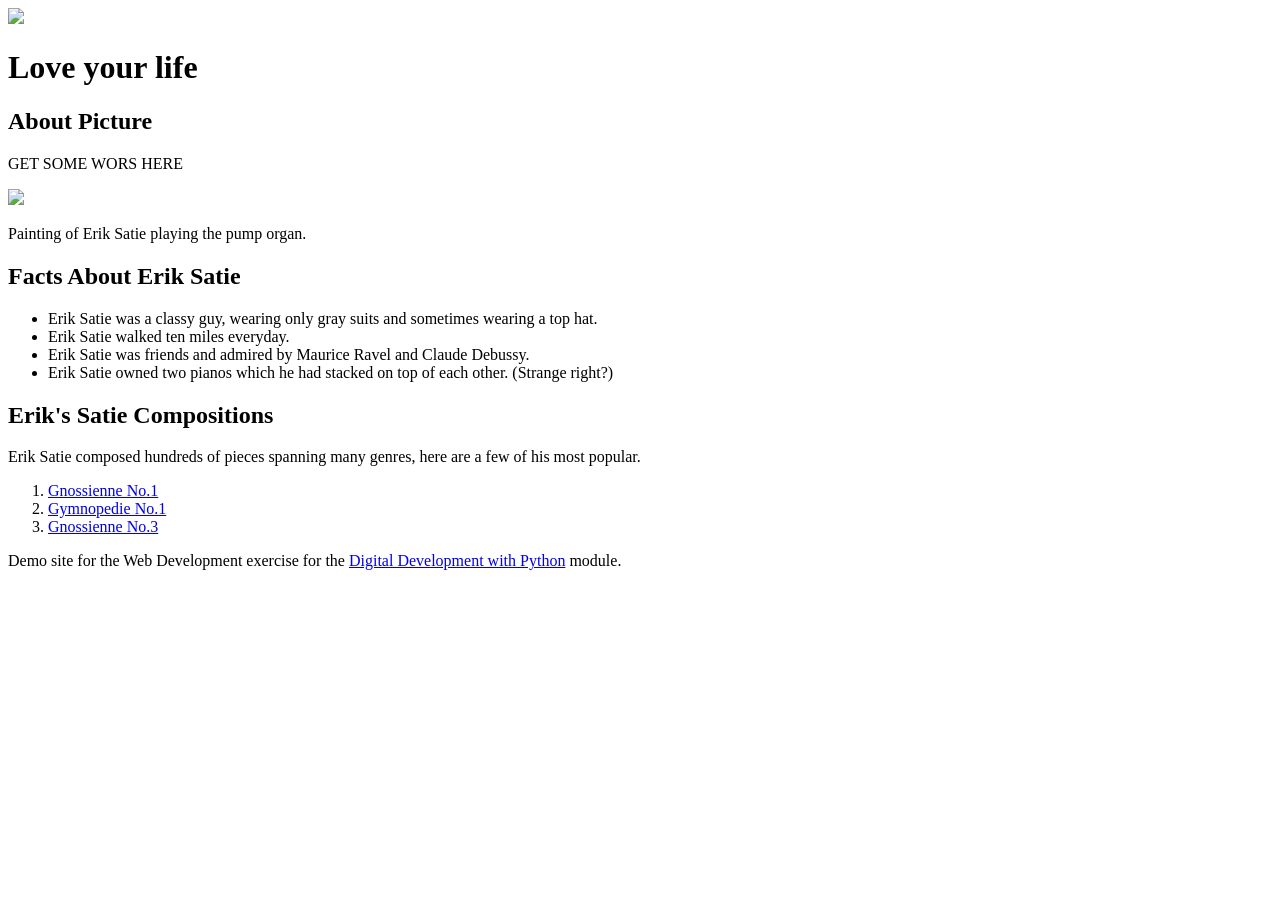
==== templates/index.html @ 1f15b9bb "iii" ====
<!DOCTYPE html>
<html>
<head>
	<meta charset="utf-8">
	<meta name="viewport" content="width=device-width, initial-scale=1">
	<title>Introduction</title>
	<!-- title上的小图片 -->
	<link rel="icon" herf="C:\Users\邱海韵\Documents\GitHub\DDP-IMA\images/camera.jpg">
	<link rel="preconnect" href="https://fonts.googleapis.com">
	<link rel="preconnect" href="https://fonts.gstatic.com" crossorigin>
	<link href="https://fonts.googleapis.com/css2?family=League+Spartan&display=swap" rel="stylesheet">
	<link rel="stylesheet" type="text/css" href="css/style.css">
</head>
<body>

	<!-- Header section -->
	<header>
		<img src="C:\Users\邱海韵\Documents\GitHub\DDP-IMA\image\DSC00113.JPG">
		<h1>Love your life</h1>
	</header>

	<!-- Main section -->
	<main>
		<h2>About Picture</h2>
		<p>GET SOME WORS HERE</p>
		<img src="images/DSC00113.JPG">
		<p class="caption">Painting of Erik Satie playing the pump organ.</p>

		<!-- Facts -->
		<h2>Facts About Erik Satie</h2>
		<ul>
			<li>Erik Satie was a classy guy, wearing only gray suits and sometimes wearing a top hat.</li>
			<li>Erik Satie walked ten miles everyday.</li>
			<li>Erik Satie was friends and admired by Maurice Ravel and Claude Debussy.</li>
			<li>Erik Satie owned two pianos which he had stacked on top of each other. (Strange right?)</li>
		</ul>

		<!-- Compositions -->
		<h2>Erik's Satie Compositions</h2>
		<p>Erik Satie composed hundreds of pieces spanning many genres, here are a few of his most popular.</p>
		<ol>
			<li><a href="https://youtu.be/kYU-rE1eM-w" target="_blank">Gnossienne No.1</a></li>
			<li><a href="https://youtu.be/Yl7fK23F5QU" target="_blank">Gymnopedie No.1</a></li>
			<li><a href="https://youtu.be/yxY5NCPxs8A" target="_blank">Gnossienne No.3</a></li>		
		</ol></a>
	</main>

	<!-- Footer section -->
	<footer>
		<p>Demo site for the Web Development exercise for the <a href="https://courses.warwick.ac.uk/modules/2021/WM9A4-15" target="_blank">Digital Development with Python</a> module.</p>
	</footer>
</body>
</html>
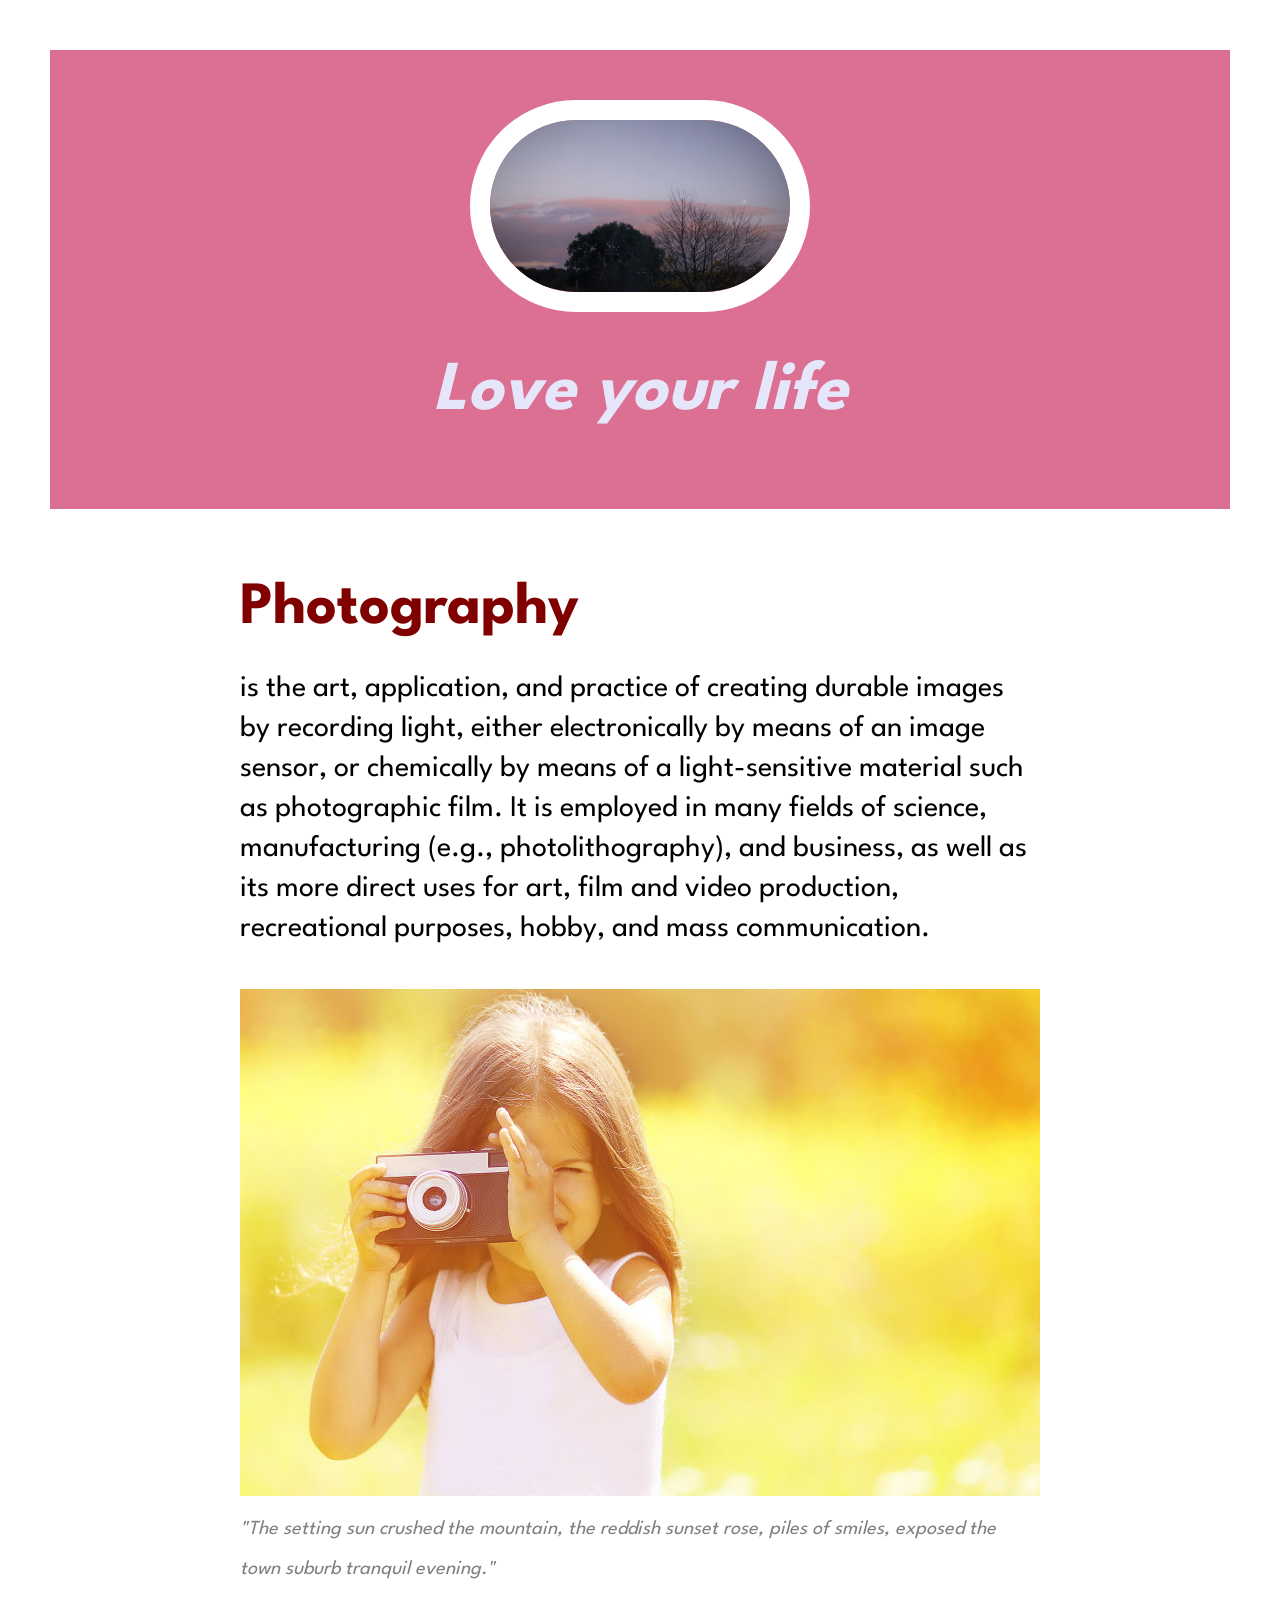
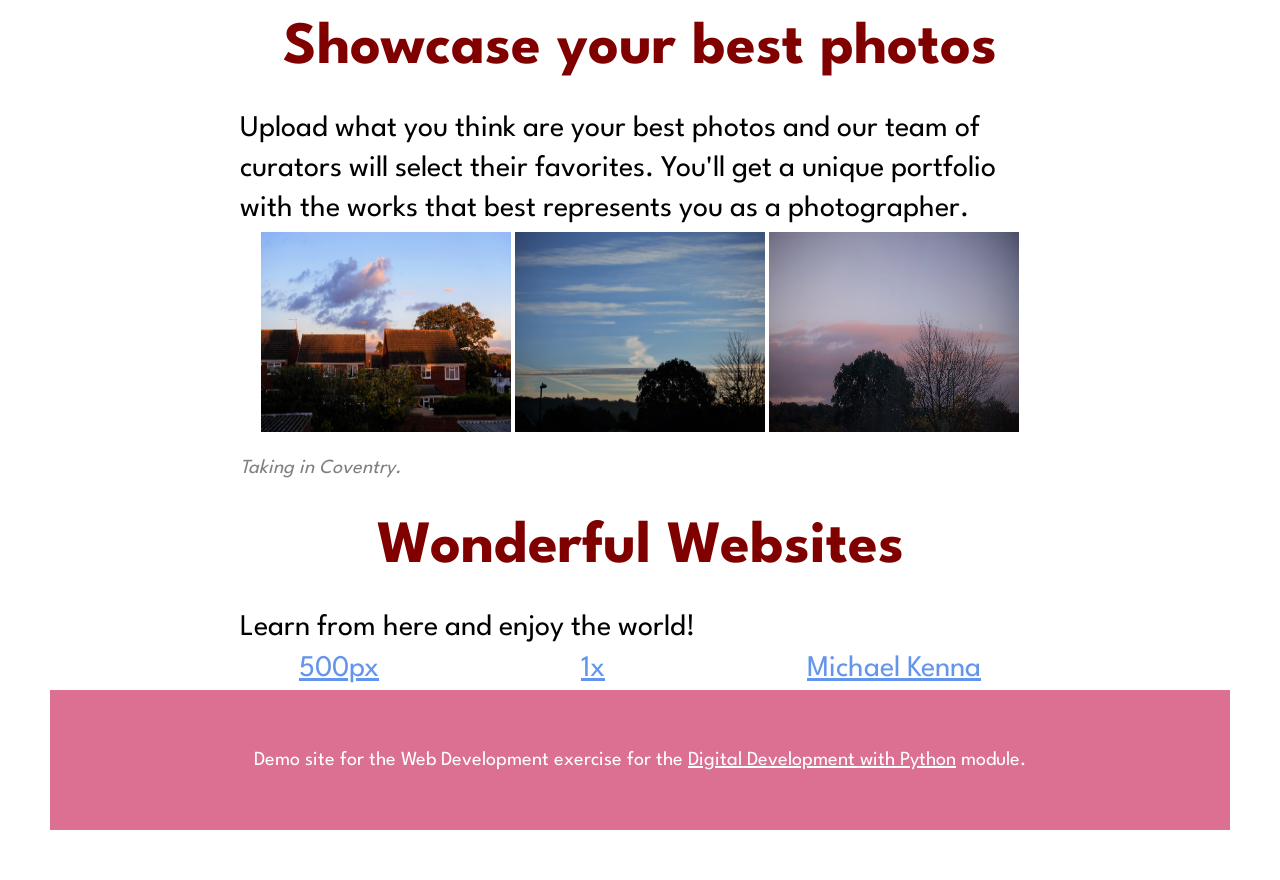
==== commit 0ab3be97: "UPDATE" ====
--- a/templates/index.html
+++ b/templates/index.html
@@ -3,46 +3,56 @@
 <head>
 	<meta charset="utf-8">
 	<meta name="viewport" content="width=device-width, initial-scale=1">
-	<title>Introduction</title>
-	<!-- title上的小图片 -->
-	<link rel="icon" herf="C:\Users\邱海韵\Documents\GitHub\DDP-IMA\images/camera.jpg">
+	<title>LOVE LIFE</title>
+	<link rel="icon" href="../static/image/camera.jpg">
 	<link rel="preconnect" href="https://fonts.googleapis.com">
 	<link rel="preconnect" href="https://fonts.gstatic.com" crossorigin>
 	<link href="https://fonts.googleapis.com/css2?family=League+Spartan&display=swap" rel="stylesheet">
-	<link rel="stylesheet" type="text/css" href="css/style.css">
+	<link rel="stylesheet" type="text/css" href="../static/css/style.css">
 </head>
 <body>
 
 	<!-- Header section -->
 	<header>
-		<img src="C:\Users\邱海韵\Documents\GitHub\DDP-IMA\image\DSC00113.JPG">
+		<img src="../static/image/DSC00113.JPG">
 		<h1>Love your life</h1>
 	</header>
-
+<br>
+<br>
 	<!-- Main section -->
 	<main>
-		<h2>About Picture</h2>
-		<p>GET SOME WORS HERE</p>
-		<img src="images/DSC00113.JPG">
-		<p class="caption">Painting of Erik Satie playing the pump organ.</p>
+		<h1>Photography</h1>
+		<br>
+		<p> is the art, application, and practice of creating durable images by recording light, either electronically by means of an image sensor, or chemically by means of a light-sensitive material such as photographic film. It is employed in many fields of science, manufacturing (e.g., photolithography), and business, as well as its more direct uses for art, film and video production, recreational purposes, hobby, and mass communication.</p>
+		</br>
+		<center><img src="../static/image/taking photo.jpg"></center>
+		<p class="caption">"The setting sun crushed the mountain, the reddish sunset rose, piles of smiles, exposed the town suburb tranquil evening."</p>
+		<br>
+		<center><h1>Showcase your best photos</center></h1>
+		<br>
+				<p>Upload what you think are your best photos and our team of curators will select their favorites. You'll get a unique portfolio with the works that best represents you as a photographer.</p>
+		<center><table><tr>
+			<td><img src="../static/image/DSC00092.JPG" 
+				width="250px" height="200px"></td>
+			<td><img src="../static/image/DSC00104.JPG"
+				width="250px" height="200px"></td>
+			<td><img src="../static/image/DSC00113.JPG"
+				width="250px" height="200px"></td>
+		</tr></table></center>
+		<p class="caption">Taking in Coventry.</p>
 
-		<!-- Facts -->
-		<h2>Facts About Erik Satie</h2>
-		<ul>
-			<li>Erik Satie was a classy guy, wearing only gray suits and sometimes wearing a top hat.</li>
-			<li>Erik Satie walked ten miles everyday.</li>
-			<li>Erik Satie was friends and admired by Maurice Ravel and Claude Debussy.</li>
-			<li>Erik Satie owned two pianos which he had stacked on top of each other. (Strange right?)</li>
-		</ul>
 
 		<!-- Compositions -->
-		<h2>Erik's Satie Compositions</h2>
-		<p>Erik Satie composed hundreds of pieces spanning many genres, here are a few of his most popular.</p>
-		<ol>
-			<li><a href="https://youtu.be/kYU-rE1eM-w" target="_blank">Gnossienne No.1</a></li>
-			<li><a href="https://youtu.be/Yl7fK23F5QU" target="_blank">Gymnopedie No.1</a></li>
-			<li><a href="https://youtu.be/yxY5NCPxs8A" target="_blank">Gnossienne No.3</a></li>		
-		</ol></a>
+		<br>
+		<center><h1>Wonderful Websites</h1></center>
+		<br>
+		<p>Learn from here and enjoy the world!</p>
+		<center><table style = "border-collapse: separate; border-spacing: 200px 0px;"><tr>
+			<td><a href="https://500px.com/popular" target="_blank">500px</a></td>
+			<td><a href="https://1x.com/" target="_blank">1x</a></td>
+			<td><a href="https://www.michaelkenna.com/gallery2.php?id=11" target="_blank">Michael Kenna</a></td>
+		</tr></table></center>
+		
 	</main>
 
 	<!-- Footer section -->
@@ -50,4 +60,4 @@
 		<p>Demo site for the Web Development exercise for the <a href="https://courses.warwick.ac.uk/modules/2021/WM9A4-15" target="_blank">Digital Development with Python</a> module.</p>
 	</footer>
 </body>
-</html>+</html>
--- a/static/css/style.css
+++ b/static/css/style.css
@@ -0,0 +1,91 @@
+body {
+	margin: 50px;
+	font-family: 'League Spartan', sans-serif;
+	font-size: 30px;
+	line-height: 40px;
+}
+
+/*Header section*/
+
+header{
+	background-color: PaleVioletRed;
+	text-align: center;
+	padding-top: 50px;
+	padding-bottom: 50px;
+}
+
+header h1{
+	color:  Lavender;
+	font-size: 70px;
+	font-style:oblique;
+	
+}
+
+header img{
+	border-radius: 170px;
+	width: 300px;
+	border: 20px solid white;
+}
+
+/*Main section*/
+main h1{
+	color:  Maroon;
+	max-width: 800px;
+	margin: 0 auto;
+	padding: 0 20px;
+}
+
+main p{
+	color: Black ;
+	max-width: 800px;
+	margin: 0 auto;
+	padding: 0 20px;
+}
+
+main img{
+	max-width: 800px;
+}
+
+main h2{
+	font-size: 30px;
+	margin: 40px 0 10px;
+}
+
+main a{
+	color: CornflowerBlue;
+}
+
+main a:hover{
+	background-color: LightBlue;
+	color: white;
+}
+
+p.caption{
+	margin-top: 0;
+	color:  grey;
+	font-style: italic;
+	font-size: 20px;
+}
+
+/*Footer section*/
+
+footer{
+	background-color: PaleVioletRed;
+	text-align: center;
+	padding: 50px;
+}
+
+footer p{
+	margin: 0;
+	color:  white;
+	font-size: 20px;
+}
+
+footer a{
+	color: white;
+}
+
+footer a:hover{
+	background-color: white;
+	color: LightSkyBlue;
+}
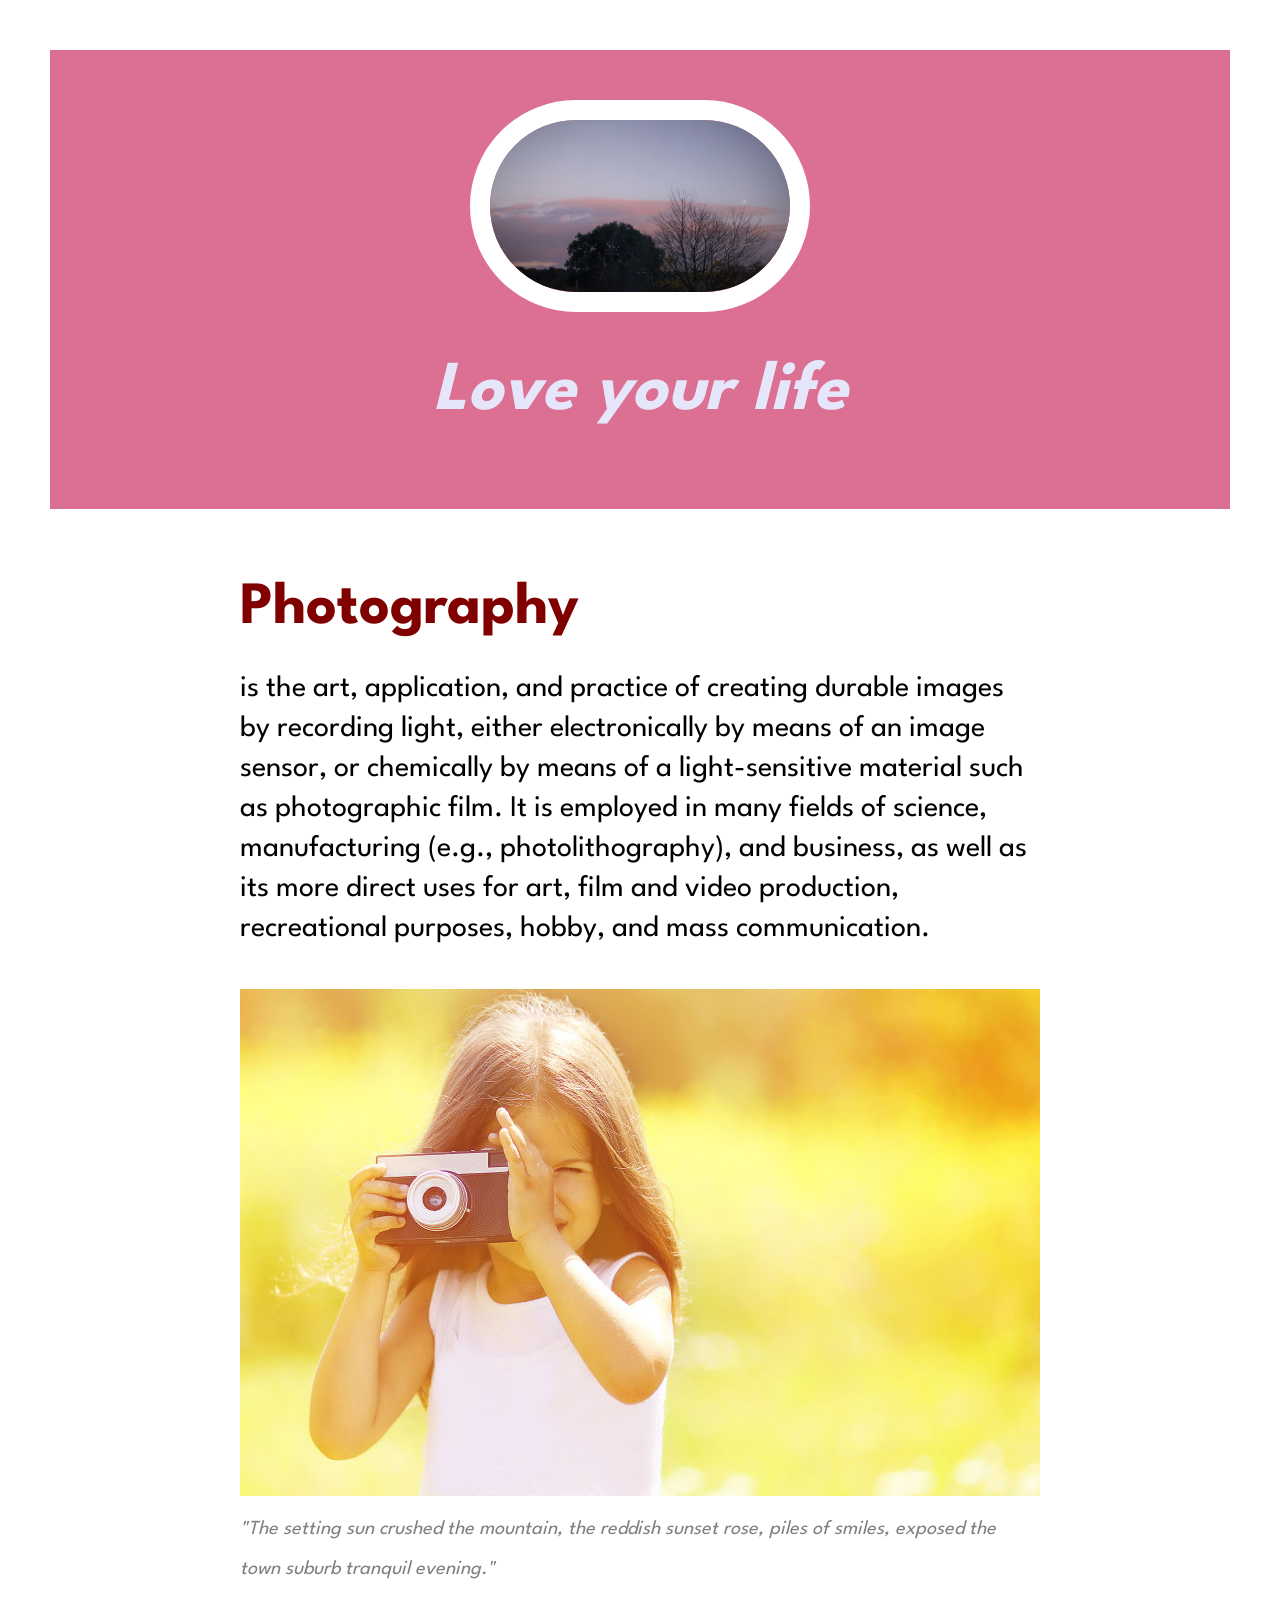
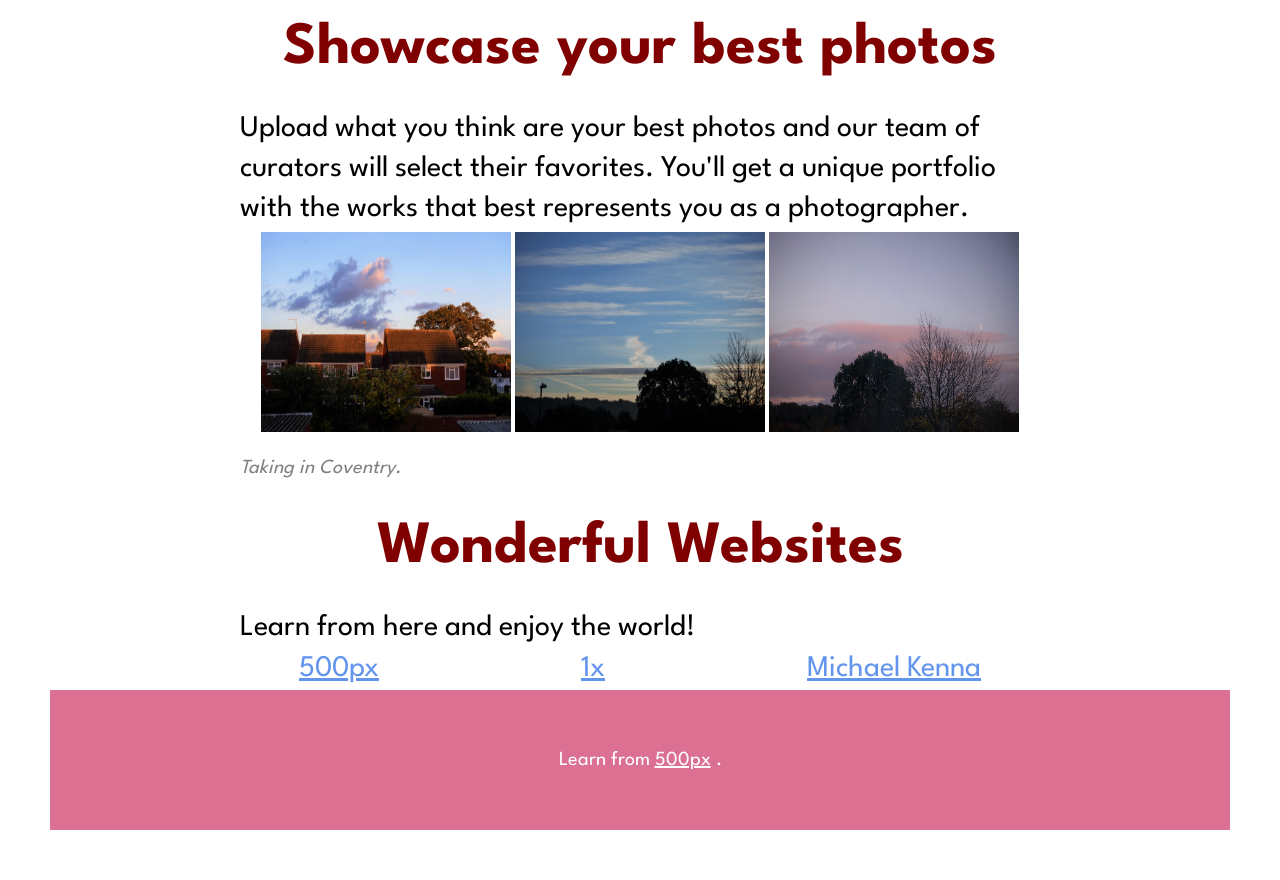
==== commit 29726183: "Update index.html" ====
--- a/templates/index.html
+++ b/templates/index.html
@@ -57,7 +57,7 @@
 
 	<!-- Footer section -->
 	<footer>
-		<p>Demo site for the Web Development exercise for the <a href="https://courses.warwick.ac.uk/modules/2021/WM9A4-15" target="_blank">Digital Development with Python</a> module.</p>
+		<p>Learn from <a href="https://500px.com/popular" target="_blank">500px</a> .</p>
 	</footer>
 </body>
 </html>
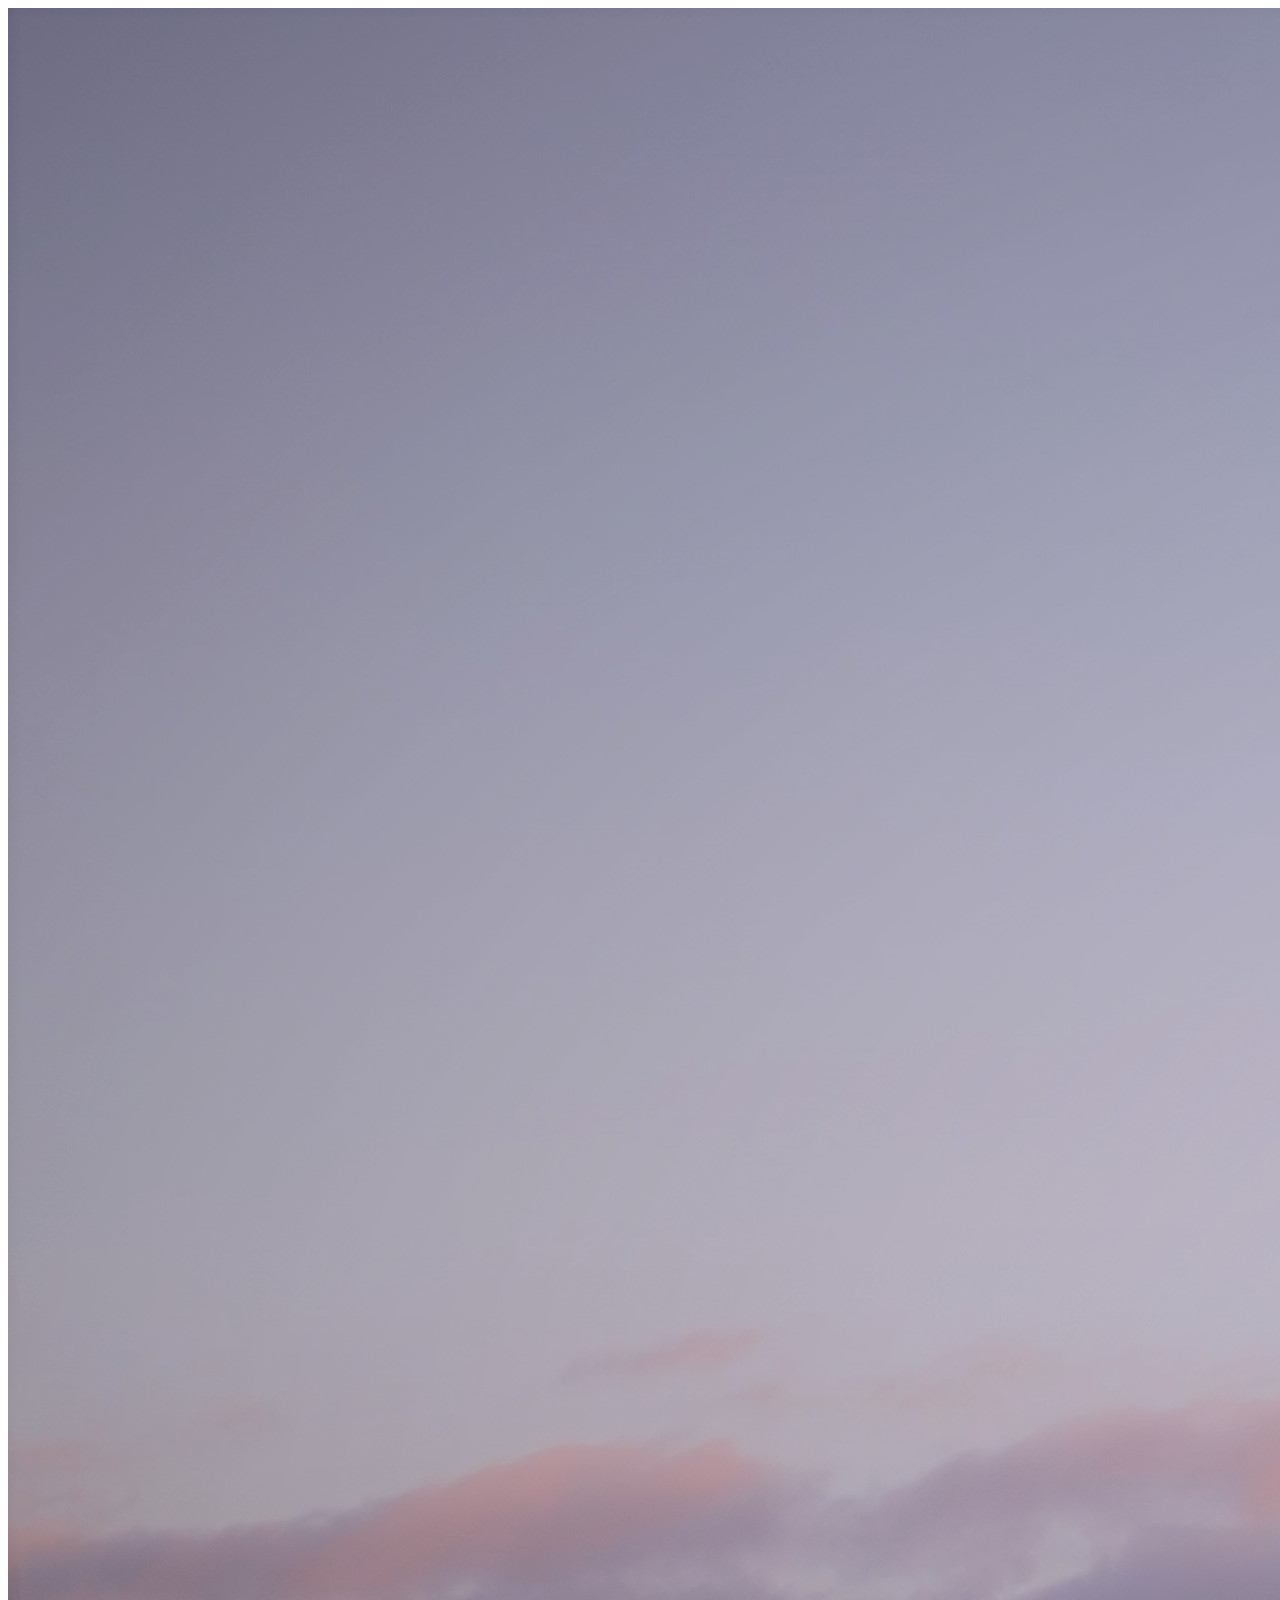
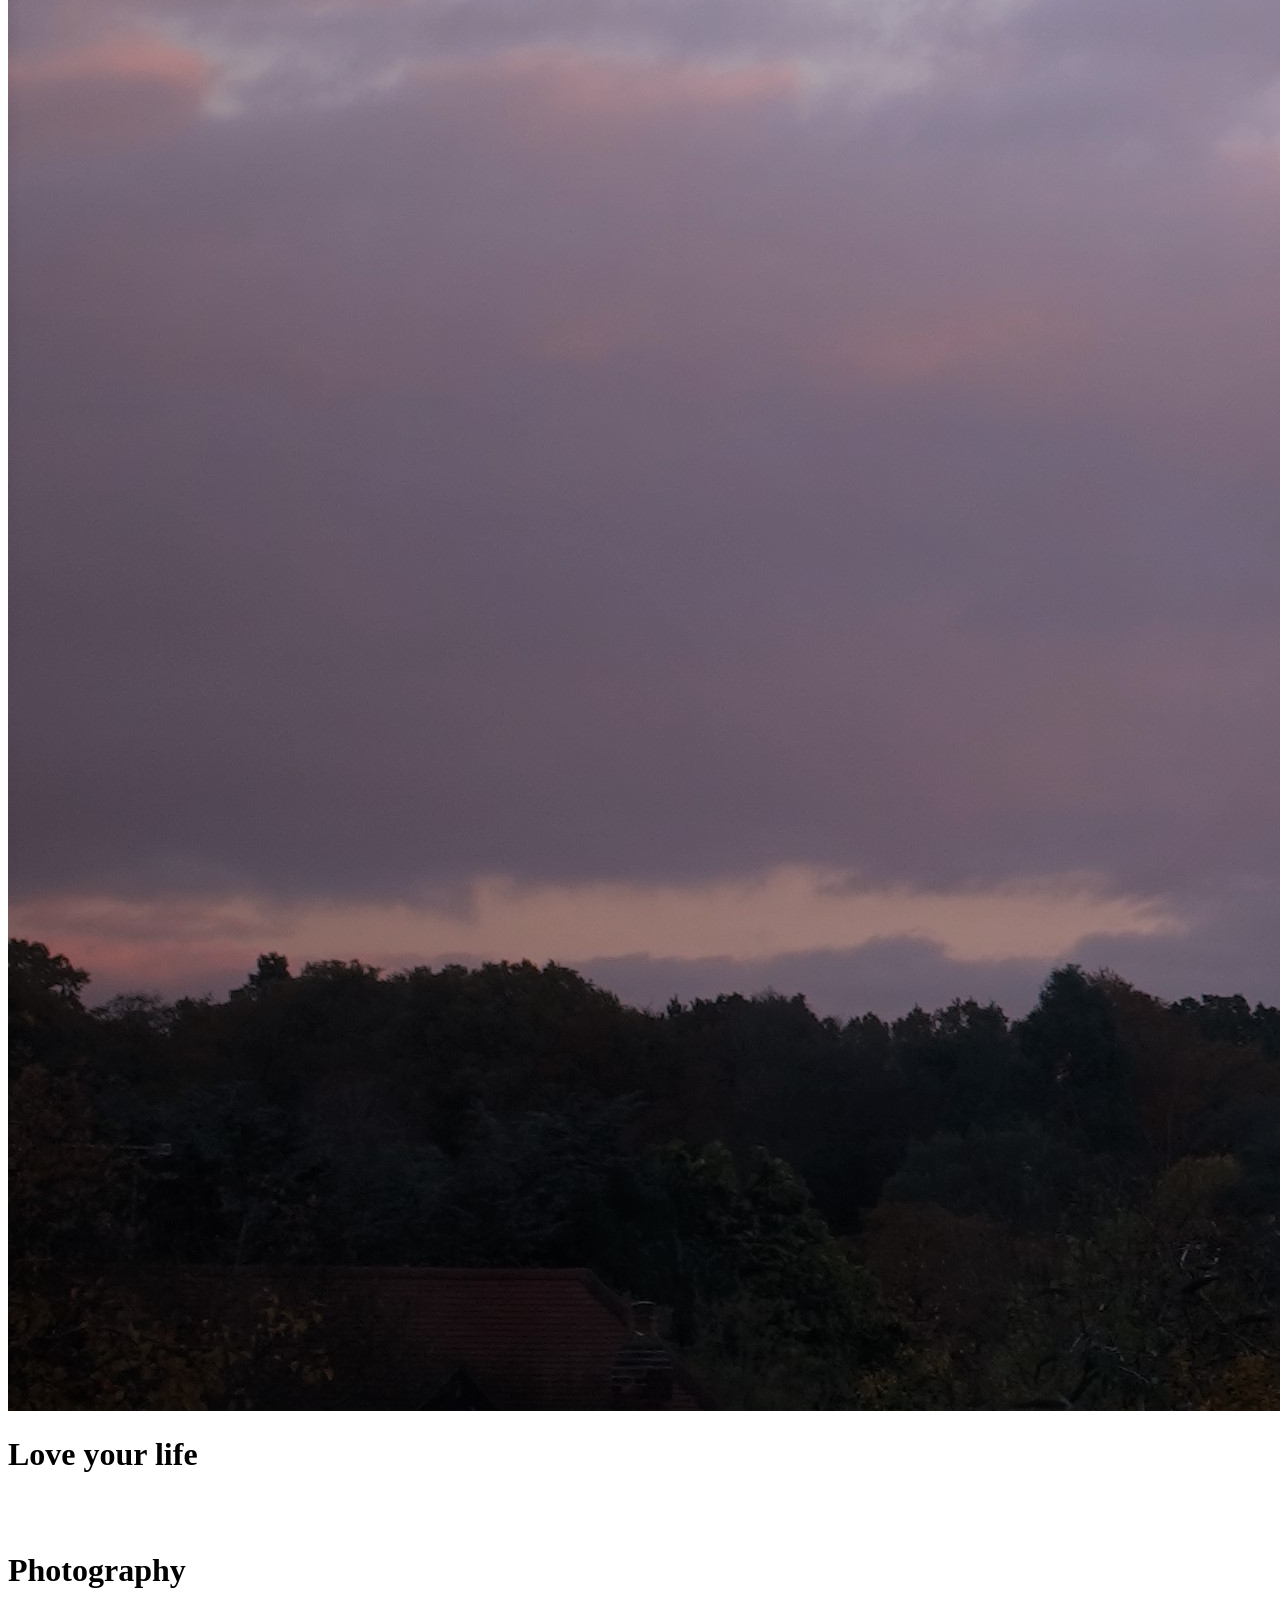
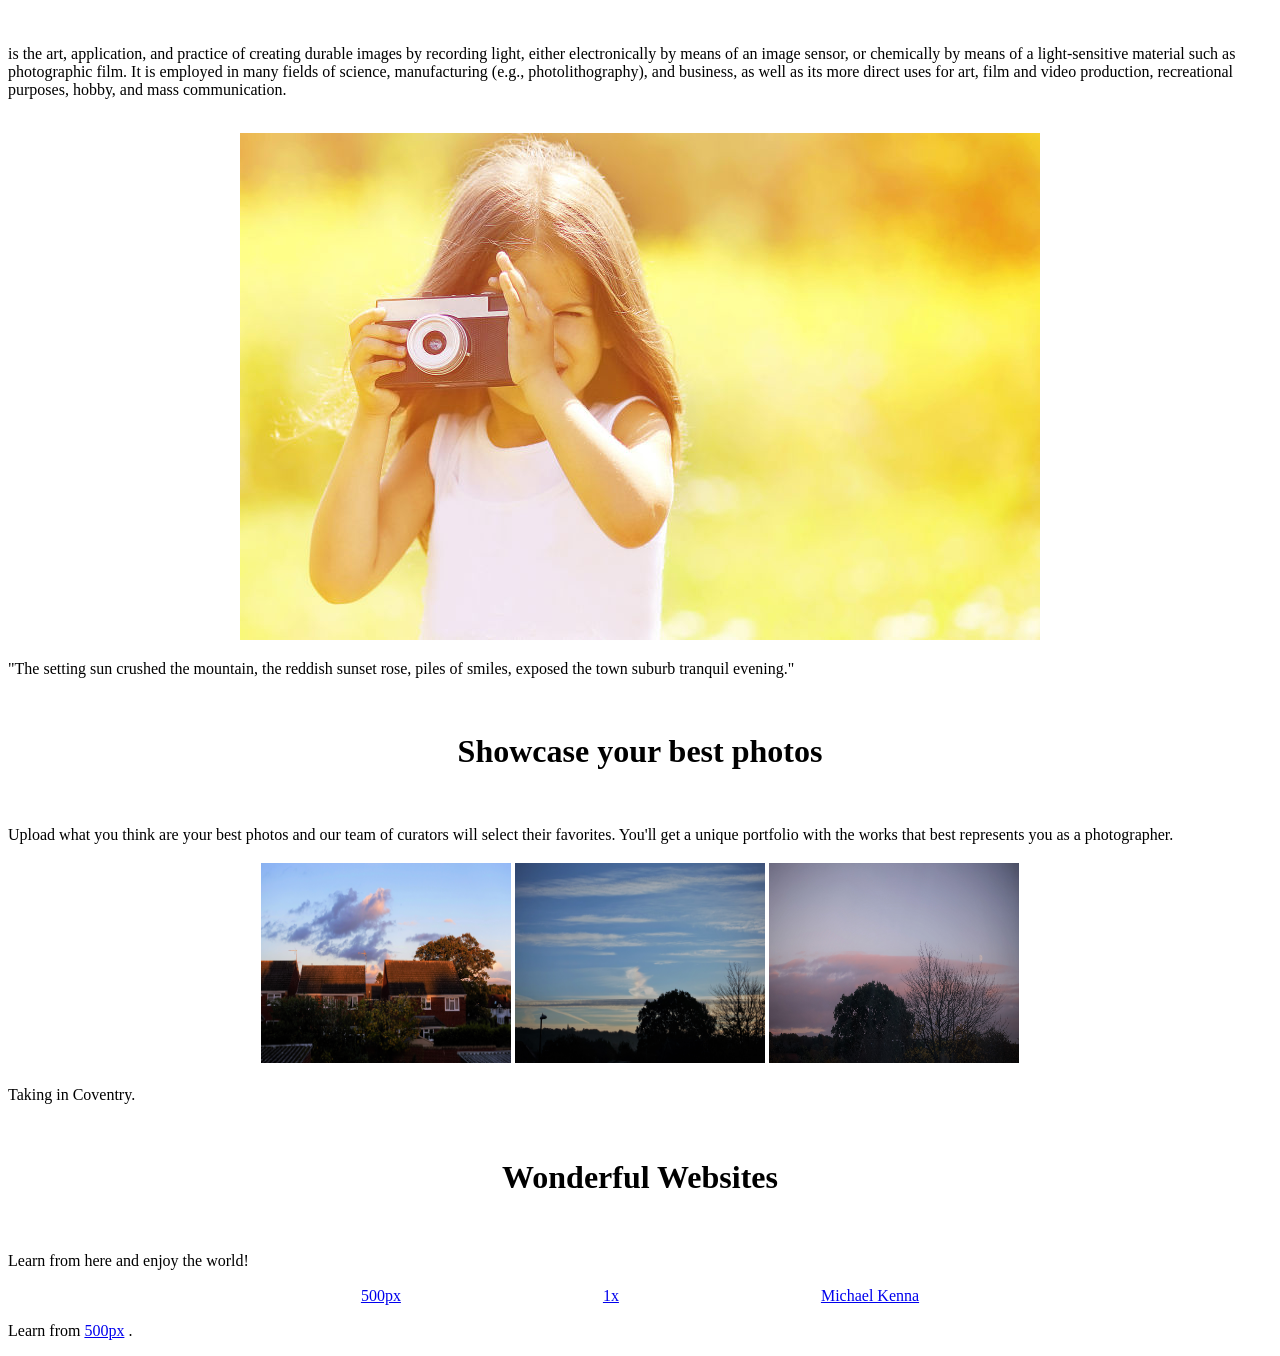
==== commit 225d33be: "Update index.html" ====
--- a/templates/index.html
+++ b/templates/index.html
@@ -8,7 +8,7 @@
 	<link rel="preconnect" href="https://fonts.googleapis.com">
 	<link rel="preconnect" href="https://fonts.gstatic.com" crossorigin>
 	<link href="https://fonts.googleapis.com/css2?family=League+Spartan&display=swap" rel="stylesheet">
-	<link rel="stylesheet" type="text/css" href="../static/css/style.css">
+	<link rel="stylesheet" type="text/css" href="./static/css/style.css">
 </head>
 <body>
 
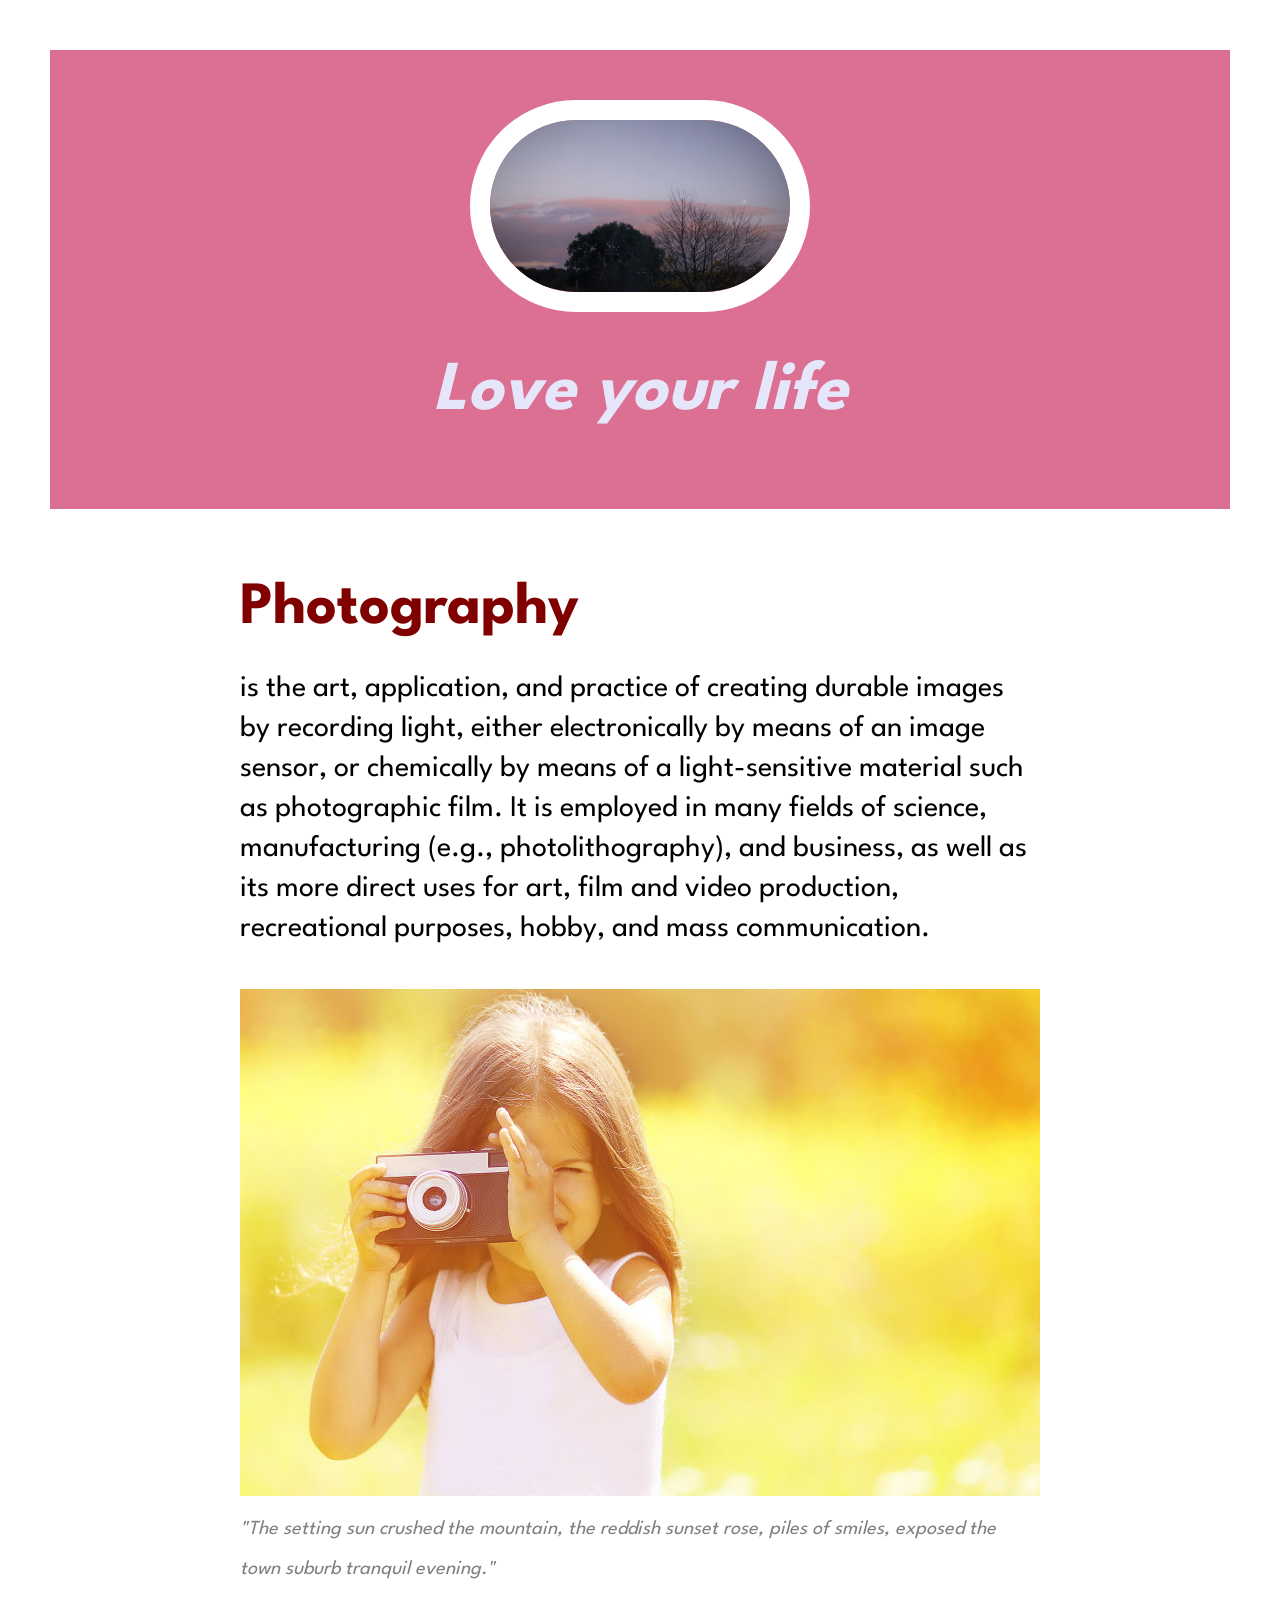
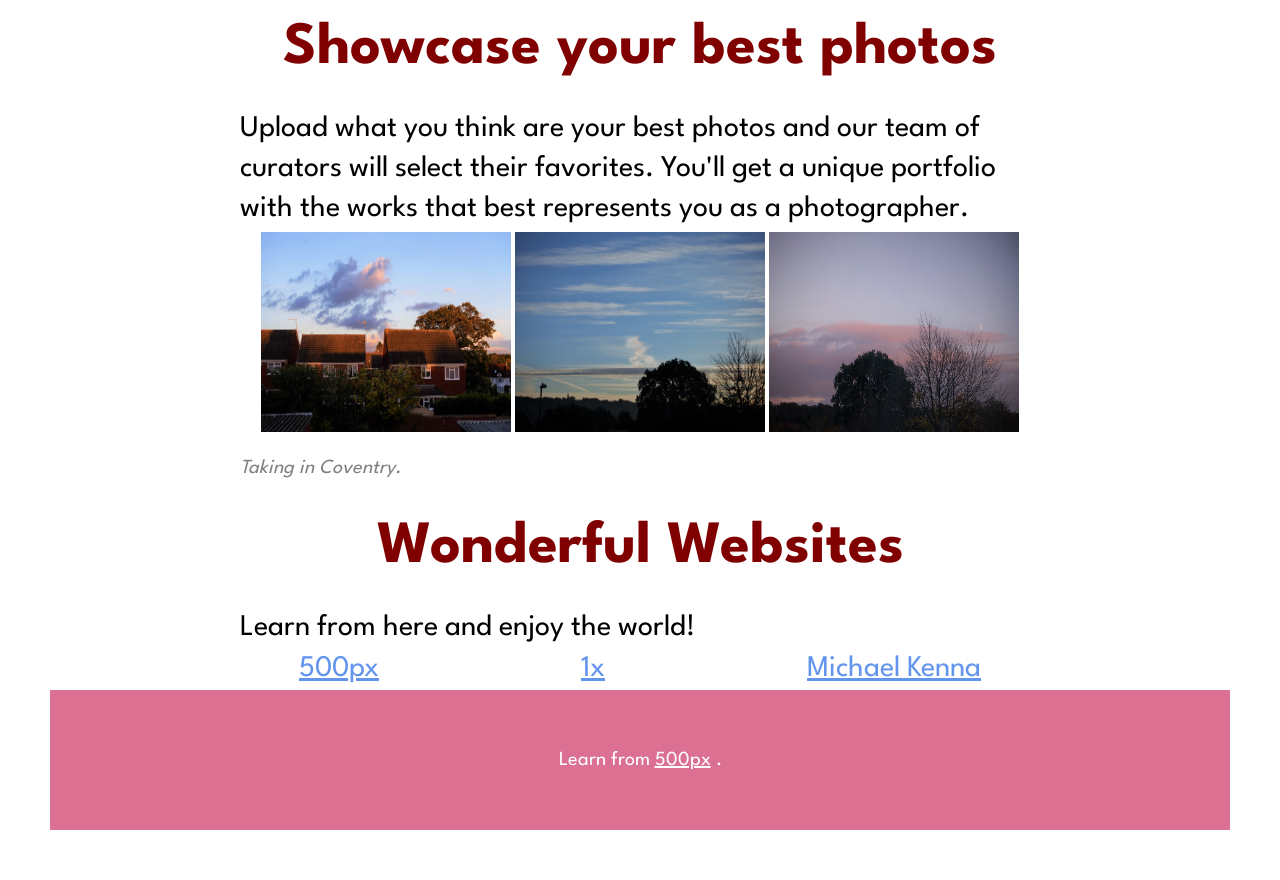
==== commit 27ec9a1c: "Update index.html" ====
--- a/templates/index.html
+++ b/templates/index.html
@@ -8,7 +8,7 @@
 	<link rel="preconnect" href="https://fonts.googleapis.com">
 	<link rel="preconnect" href="https://fonts.gstatic.com" crossorigin>
 	<link href="https://fonts.googleapis.com/css2?family=League+Spartan&display=swap" rel="stylesheet">
-	<link rel="stylesheet" type="text/css" href="./static/css/style.css">
+	<link rel="stylesheet" type="text/css" href="../static/css/style.css">
 </head>
 <body>
 
--- a/static/css/style.css
+++ b/static/css/style.css
@@ -0,0 +1,91 @@
+body {
+	margin: 50px;
+	font-family: 'League Spartan', sans-serif;
+	font-size: 30px;
+	line-height: 40px;
+}
+
+/*Header section*/
+
+header{
+	background-color: PaleVioletRed;
+	text-align: center;
+	padding-top: 50px;
+	padding-bottom: 50px;
+}
+
+header h1{
+	color:  Lavender;
+	font-size: 70px;
+	font-style:oblique;
+	
+}
+
+header img{
+	border-radius: 170px;
+	width: 300px;
+	border: 20px solid white;
+}
+
+/*Main section*/
+main h1{
+	color:  Maroon;
+	max-width: 800px;
+	margin: 0 auto;
+	padding: 0 20px;
+}
+
+main p{
+	color: Black ;
+	max-width: 800px;
+	margin: 0 auto;
+	padding: 0 20px;
+}
+
+main img{
+	max-width: 800px;
+}
+
+main h2{
+	font-size: 30px;
+	margin: 40px 0 10px;
+}
+
+main a{
+	color: CornflowerBlue;
+}
+
+main a:hover{
+	background-color: LightBlue;
+	color: white;
+}
+
+p.caption{
+	margin-top: 0;
+	color:  grey;
+	font-style: italic;
+	font-size: 20px;
+}
+
+/*Footer section*/
+
+footer{
+	background-color: PaleVioletRed;
+	text-align: center;
+	padding: 50px;
+}
+
+footer p{
+	margin: 0;
+	color:  white;
+	font-size: 20px;
+}
+
+footer a{
+	color: white;
+}
+
+footer a:hover{
+	background-color: white;
+	color: LightSkyBlue;
+}
